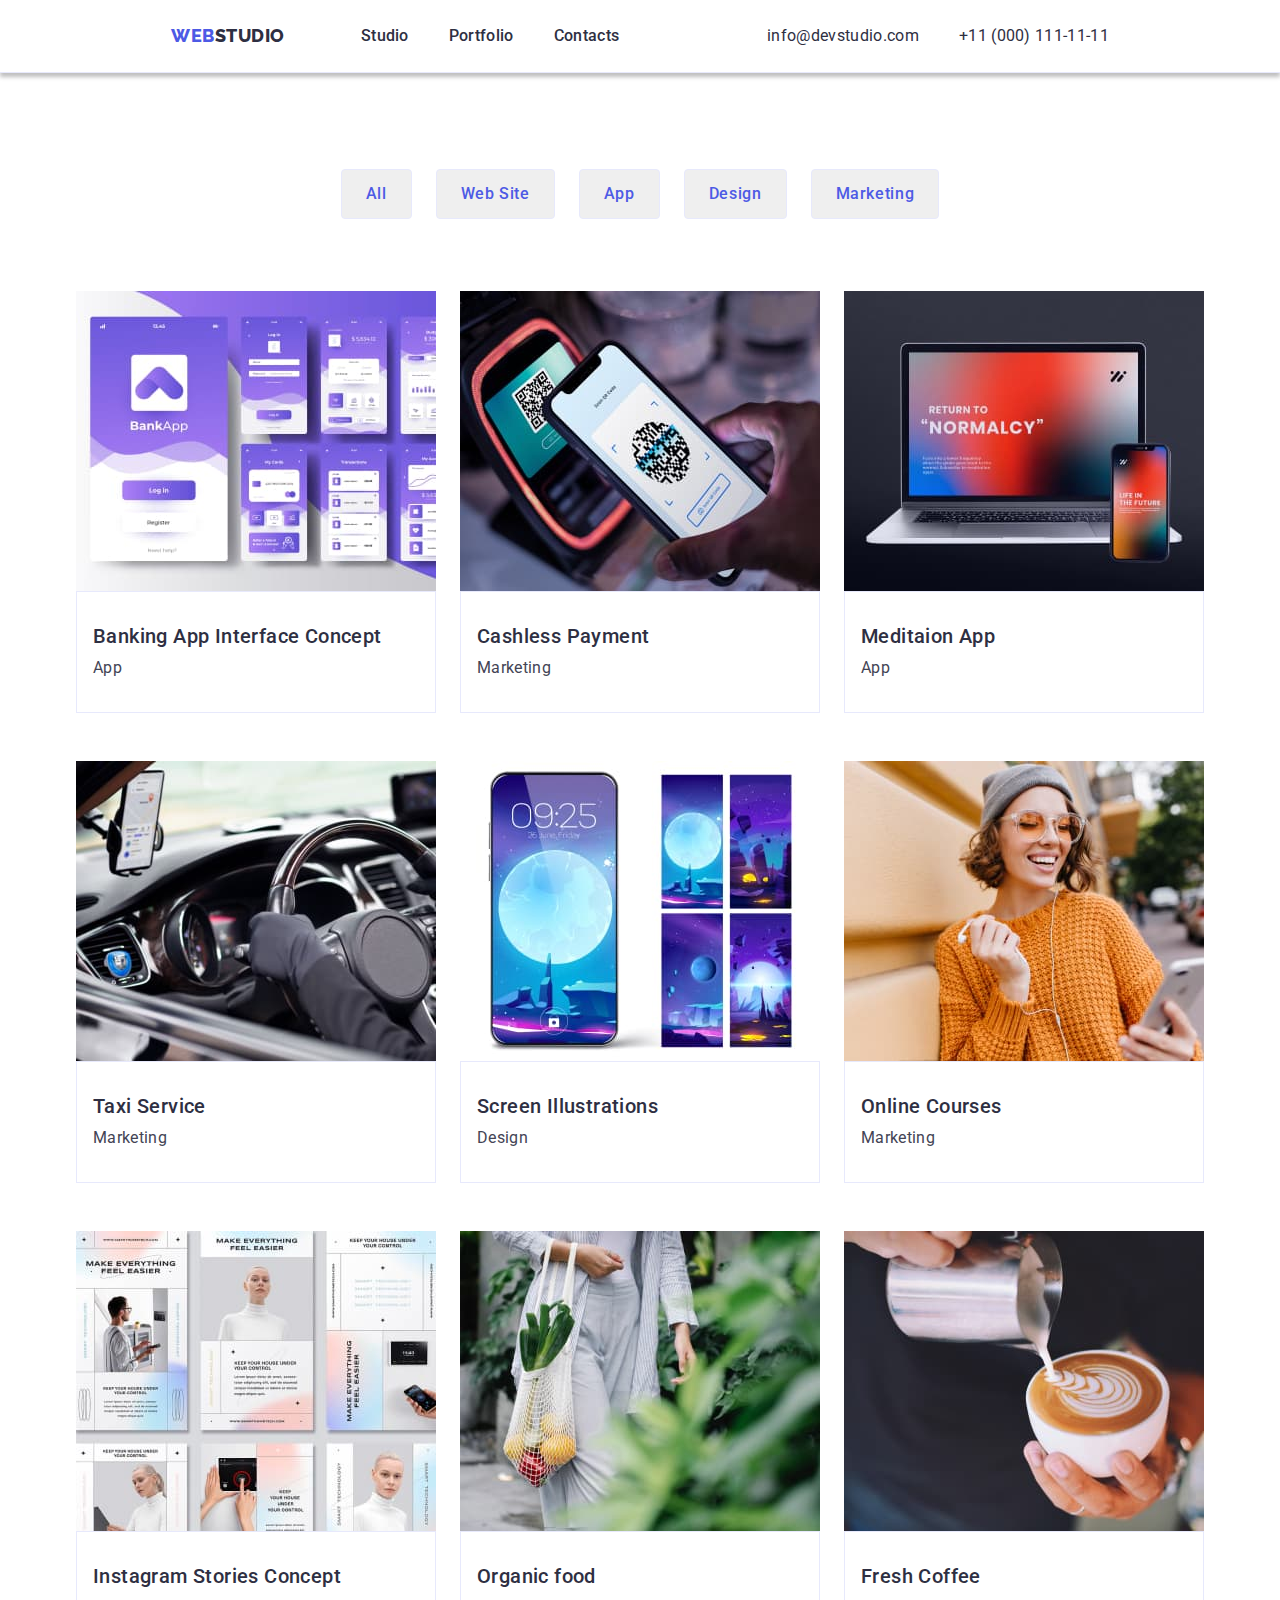
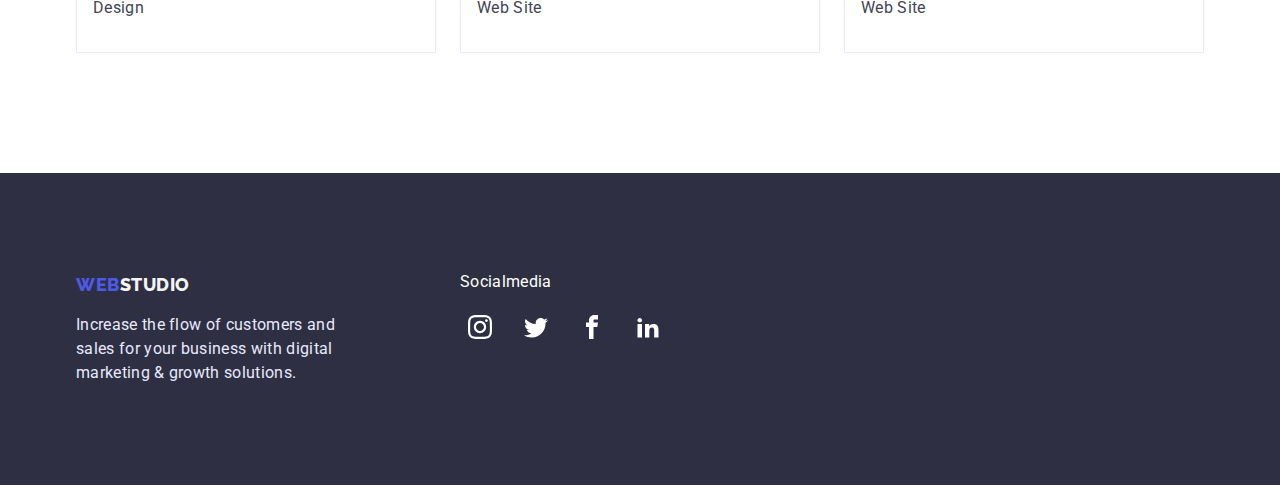
==== portfolio.html @ e76b876b "Initial commit" ====
<!DOCTYPE html>
<html lang="en">
  <head>
    <meta charset="UTF-8" />
    <meta http-equiv="X-UA-Compatible" content="IE=edge" />
    <meta name="viewport" content="width=device-width, initial-scale=1.0" />
    <title>Portfolio</title>
    <link href="https://fonts.googleapis.com/css2?700&family=Raleway:wght@800&family=Roboto:wght@400;500;700&display=swap" rel="stylesheet">
    <link rel="stylesheet" href="https://cdn.jsdelivr.net/npm/modern-normalize@1.1.0/modern-normalize.min.css">
    <link rel="stylesheet" href="./css/style.css" />
    
  </head>
  <body>
    <header class="header">
      <div class="conteiner">
      <nav class="header-navigation">
        <a class="logo-web list" href="./index.html"
          >Web<span class="logo-studio list">Studio</span></a
        >
        <ul class="header-flex">
          <li class="header-item link">
            <a class="list header-head" href="./index.html">Studio</a>
          </li>
          <li class="header-item link">
            <a class="list header-head" href="./portfolio.html">Portfolio</a>
          </li>
          <li class="header-item link">
            <a class="list header-head" href="./portfolio.html">Contacts</a>
          </li>
        </ul>
      </nav>
      <address>
        <ul class="link header-flex">
          <li>
            <a href="mailto:info@devstudio.com" class="header-link list header-head"
              >info@devstudio.com</a
            >
          </li>
          <li>
            <a href="tel:+110001111111" class="header-link list header-head"
              >+11 (000) 111-11-11</a
            >
          </li>
        </ul>
      </div>
      </address>
    </header>

    
    <!--SectionNavigation-->
    <main>
        <section class="button-cont section">
          <div class="conteiner">
            <h1 class="visually-hidden">Portfolio</h1>
          <ul class="link button-list">
            <li type="button">
              <button class="button-link btn list">All</button>
            </li>
            <li type="button">
              <button class="button-link btn list">Web Site</button>
            </li>
            <li type="button">
              <button class="button-link btn list">App</button>
            </li>
            <li type="button">
              <button class="button-link btn list">Design</button>
            </li>
            <li type="button">
              <button class="button-link btn list">Marketing</button>
            </li>
          </ul>
       
        <ul class="link images-cont">
          <li class="images-border">
            <a href="#" class="list images-shadow">
              <img
                src="./images/img1.web.jpg.jpg"
                alt="web"
                width="360"
                height="300"
              />
              <div class="images-text-cont">
              <h2 class="text">Banking App Interface Concept</h2>
              <p class="text-title">App</p>
          </div>
        </a>
          </li>
          <li class="images-border">
            <a href="#" class="list images-shadow">
              <img
                src="./images/img2.quarcode.jpg.jpg"
                alt="quarcode"
                width="360"
                height="300"
              />
              <div class="images-text-cont">
              <h2 class="text">Cashless Payment</h2>
              <p class="text-title">Marketing</p>
          </div>
        </a>
          </li class="images-border">
          <li>
            <a href="#" class="list images-shadow">
              <img
                src="./images/img3.laptop.jpg.jpg"
                alt="laptop"
                width="360"
                height="300"
              />
              <div class="images-text-cont">
              <h2 class="text">Meditaion App</h2>
              <p class="text-title">App</p>
          </div>
        </a>
          </li>
          <li class="images-border">
            <a href="#" class="list images-shadow">
              <img
                src="./images/img4.car.jpg.jpg"
                alt="car"
                width="360"
                height="300"
              />
              <div class="images-text-cont">
              <h2 class="text">Taxi Service</h2>
              <p class="text-title">Marketing</p>
          </div>
        </a>
          </li>
          <li class="images-border">
            <a href="#" class="list images-shadow">
              <img
                src="./images/img5.phone.jpg.jpg"
                alt="phone"
                width="360"
                height="300"
              />
              <div class="images-text-cont">
              <h2 class="text">Screen Illustrations</h2>
              <p class="text-title">Design</p>
          </div>
        </a>
          </li>
          <li class="images-border">
            <a href="#" class="list images-shadow">
              <img
                src="./images/img6.girl.jpg.jpg"
                alt="girl"
                width="360"
                height="300"
              />
              <div class="images-text-cont">
              <h2 class="text">Online Courses</h2>
              <p class="text-title">Marketing</p>
          </div>
        </a>
          </li>
          <li class="images-border">
            <a href="#" class="list images-shadow">
              <img
                src="./images/img7.maket.jpg.jpg"
                alt="maket"
                width="360"
                height="300"
              />
              <div class="images-text-cont">
              <h2 class="text">Instagram Stories Concept</h2>
              <p class="text-title">Design</p>
          </div>
        </a>
          </li>
          <li class="images-border">
            <a href="#" class="list images-shadow">
              <img
                src="./images/img8.net.jpg.jpg"
                alt="net"
                width="360"
                height="300"
              />
              <div class="images-text-cont">
              <h2 class="text">Organic food</h2>
              <p class="text-title">Web Site</p>
          </div>
        </a>
          </li>
          <li class="images-border">
            <a href="#" class="list images-shadow">
              <img
                src="./images/img9.coffee.jpg.jpg"
                alt="coffee"
                width="360"
                height="300"
              />
              <div class="images-text-cont">
              <h2 class="text">Fresh Coffee</h2>
              <p class="text-title">Web Site</p>
          </div>
        </a>
          </li>
        </ul>
      </div>
      </section>
    </main>
    <footer>
      <div class="conteiner">
        <div class="footer-cont">
      <a class="logo-web list" href="./index.html"
        >Web<span class="logo-color list">Studio</span></a
      >
      <p class="notes">
        Increase the flow of customers and sales for your business with digital
        marketing & growth solutions.
      </p>
    </div>
    <div class="footer-socialmedia">
 <p class="socialmedia">Socialmedia</p>
        <ul class="footer-social-list link"> 
          <li class="footer-social-item">
            <a href="#" class="footer-social-link link">
              <svg class="footer-link" width="24" height="24">
                <use href="./images/icons.svg#icon-instagram"></use>
              </svg>
            </a>
          </li>
          <li class="footer-social-item">
            <a href="#" class="footer-social-link link">
              <svg class="footer-link" width="24" height="24">
                <use href="./images/icons.svg#icon-twitter"></use>
              </svg>
            </a>
          </li>
          <li class="footer-social-item">
            <a href="#" class="footer-social-link link">
              <svg class="footer-link" width="24" height="24">
                <use href="./images/icons.svg#icon-facebook"></use>
              </svg>
            </a>
          </li>
          <li class="footer-social-item">
            <a href="#" class="footer-social-link link">
              <svg class="footer-link" width="24" height="24">
                <use href="./images/icons.svg#icon-linkedin2"></use>
              </svg>
            </a>
          </li>
          </ul>
          </div>
         
    </div>
    </footer>
  </body>
</html>
---- css/style.css ----
:root {
  --main-title-color: #2e2f42;
  --secondary-title-color: #434455;
  --accent-color: #f4f4f4;
  --thirdary-title-color: #ffffff;
  --fourdary-title-color: #e7e9fc;
  --back-color-title: #4d5ae5;
  --background-color: #404bbf;
  --secondary-font: "Raleway", sans-serif;
  --basic-size: 24px;
  --background-secondary-color: #f4f4fd;
  --basic-space: 120px;
}

h1,
h2,
h3,
h4,
h5,
h6,
p {
  margin: 0;
}
ul {
  margin: 0;
  padding: 0;
}
.conteiner {
  width: 1158px;
  margin: 0 auto;
  padding: 0 15px;
}
img {
  display: block;
  max-width: 100%;
  height: auto;
}

body {
  font-family: "Roboto", sans-serif;
  color: var(--main-title-color);
  background: var(--thirdary-title-color);
  
  
}
.link {
  list-style: none;
}
.list {
  text-decoration: none;
}

.button-title:hover,
.button-title:focus {
  background: var(--background-color);
  
}


.visually-hidden {
  position: absolute;
  width: 1px;
  height: 1px;
  margin: -1px;
  border: 0;
  padding: 0;
  white-space: nowrap;
  clip-path: inset(100%);
  clip: rect(0 0 0 0);
  overflow: hidden;
  
}
.section {
  padding-top: var(--basic-space);
  padding-bottom: var(--basic-space);
}
/*------Head------*/
.header {
  padding: 24px 156px;
  display: flex;
  border-bottom: solid 1px var(--fourdary-title-color);
   box-shadow: 0px 4px 4px rgba(0, 0, 0, 0.25);
   
}
.header-shine {

}
.header-flex {
  display: flex;
  gap: 40px;
  margin-left: 76px; 
 color: #434455;
}

.header .conteiner { 
  display: flex; 
}
.conteiner-head {
  margin-bottom: 48px;
  border: transparent;

}
.logo-studio {
  font-family: var(--secondary-font);
  font-weight: 800;
  font-size: 18px;
  line-height: 1.33;
  letter-spacing: 0.03em;
  text-transform: uppercase;
  color: var(--main-title-color);
  
}

.logo-web {
  font-family: var(--secondary-font);
  letter-spacing: 0.03em;
  text-transform: uppercase;
  color: var(--back-color-title);
  font-weight: 800;
  font-size: 18px;
  line-height: 1.33;
  
}

.header-navigation {
  padding: var(--basic-size), 156px;
  display: flex;
  align-items: center;
 
}
.header-head:hover,
.header-head:focus {
  color: var(--background-color);
}
address {
  margin-left: auto;
}
.header-head {
  font-weight: 500;
  font-size: 16px;
  line-height: 1.5;
  letter-spacing: 0.02em;
  color: var(--main-title-color);
 
  
}

.header-link {
  font-style: normal;
  font-weight: 400;
  font-size: 16px;
  line-height: 1.5;
  letter-spacing: 0.02em;
  color: var(--main-title-color);
  align-items: flex-end;
}

.item {
  background: var(--main-title-color);
  margin-left: auto;
  margin-right: auto;
   text-align: center;
   padding: 188px 0;
   max-width: 1440px;
}
.item {
  background-color: #2E2F42 ;
  background-image: linear-gradient(rgba(46, 47, 66, 0.7), rgba(46, 47, 66, 0.7)),
  url(../images/hero-image.jpg);
   background-size: cover;
     background-position: center;
  background-repeat: no-repeat;
   margin-left: auto;
   margin-right: auto;
    padding: 188px 0;
   max-width: 1440px;
}
.item-photo {
 
  
}
.item-text {
  font-size: 56px;
  line-height: 1.08;
  letter-spacing: 0.02em;
  color: var(--thirdary-title-color);
  width: 496px;
  margin: 0 auto;
  margin-bottom: 48px;
  
}
.item-button-title {
  font-family: inherit;
  font-weight: 500;
  font-size: 16px;
  line-height: 1.5;
  letter-spacing: 0.04em;
  color: var(--thirdary-title-color);
  text-align: center;
  padding: 16px 32px;
  border:transparent;
  cursor: pointer;
  border-radius: 4px;
}

.cont-btn {
 max-width: 169px;
 border-radius: 4px;
  display: flex;
box-sizing: content-box;
align-items: center;
padding: 16px 32px;
margin: 0 635px;
}
.button-style {
  background: var(--background-color);
}
.button-style:hover {
  background: var(--back-color-title);
}

/*------Hero------*/

.hero-section {
 
}
.cont-hero {
 display: flex;
  gap: var(--basic-size);
  
}
.hero-name {
  font-weight: 500;
  font-size: 20px;
  line-height: 1.2;
  letter-spacing: 0.02em;
  color: var(--main-title-color);
  text-decoration: none;
  margin-bottom: 8px;
}
 
.hero-list {
}
.hero-item {
  flex-wrap: wrap;
  
}
.hero-icon-shadow {
  width: 264px;
  height: 112px;
  display: flex;
  justify-content: center;
  background-color: var(--background-secondary-color);
  margin-bottom: 8px;
  align-items: center;
}
.hero-icons {
  

}
.hero-icons {
  box-sizing: border-box;
 margin-right: 24px;
}
.hero-subtitle {
  font-weight: 400;
  font-size: 16px;
  line-height: 1.5;
  letter-spacing: 0.02em;
  color: var(--secondary-title-color);
 
}
.pic {
  font-size: 36px;
  line-height: 1.12;
  letter-spacing: 0.02em;
  text-transform: capitalize;
  color: var(--main-title-color);
  padding-top: 0;
}
.cont-img {
margin-bottom: 72px;
 text-align: center;
 
}
.photo-conteiner {
display: flex;
}
.images {
  display: flex;
  gap: var(--basic-size);
 
border-style: 1px solid #000000;
}

  

.img {
 padding-top: 0;
 padding-bottom: var(--basic-space);
}

/*------Team------*/
.team {
  font-size: 36px;
  line-height: 1.12;
  letter-spacing: 0.02em;
  text-transform: capitalize;
  color: var(--main-title-color);
text-align: center;
margin-bottom: 72px;
 
}
.team-section {
  background-color: var(--background-secondary-color);
  padding: var(--basic-space) 0;

border-radius: 0px 0px 4px 4px;
}
.team-text {
  padding: 32px 16px;
  text-align: center;
  border-radius: 0px 0px 4px 4px;
border: 1px solid var(--fourdary-title-color);
background: var(--thirdary-title-color);

border-radius: 0px 0px 4px 4px;
}
.team-name {
  font-weight: 500;
  font-size: 20px;
  line-height: 1.2;
  letter-spacing: 0.02em;
  color: var(--main-title-color);
 margin-bottom: 8px;
}
.team-quote {
  font-weight: 400;
  font-size: 16px;
  line-height: 1.5;
  letter-spacing: 0.02em;
  color: var(--secondary-title-color);
  margin-bottom: 8px;
}
.team-social-list {
  display: flex;
  gap: 24px;
}

.team-social-item {
  width: 40px;
  height: 40px;
  
}
.team-social-link {
  display: flex;
  justify-content: center;
  align-items: center;
  width: 100%;
  height: 100%;
  border-radius: 50%;
  background-color: var(--back-color-title);
  
}
.team-social-link:is(:hover, :focus) {
 color: var(--background-secondary-color) ;
 background-color : var(--background-color);
  
}
 .team-social-icon {
  fill: var(--thirdary-title-color);
}
.team-conteiner {
padding-right: var(--basic-margin);
box-shadow: 0px 1px 6px rgba(46, 47, 66, 0.08), 0px 1px 1px rgba(46, 47, 66, 0.16), 0px 2px 1px rgba(46, 47, 66, 0.08);
}
.card-conteiner {
  display: flex;
gap: var(--basic-size);

}
/*------Footer------*/
footer {
  background: var(--main-title-color);
  padding: 100px 0;
}
footer .conteiner {
display: flex;
}

.logo-color {
  font-family: var(--secondary-font);
  font-weight: 800;
  font-size: 18px;
  line-height: 1.17;
  letter-spacing: 0.03em;
  text-transform: uppercase;
  color: var(--accent-color);
}
.notes {
  font-weight: 400;
  font-size: 16px;
  line-height: 1.5;
  letter-spacing: 0.02em;
  color: var(--fourdary-title-color);
  width: 264px;
  margin-top: 16px;
}
.footer-social-item {
width: 40px;
height: 40px;

margin-right: 16px;
}


.footer-link {
  fill: var(--thirdary-title-color);
flex-grow: 1;

}
.footer-socialmedia  {
 margin-left: 120px;

}
.footer-website {

}
.footer-social-link {
   display: flex;
  align-items: center;
  justify-content: center;
  width: 100%;
  height: 100%;
  border-radius: 50%;
background-color: #2E2F42;
}

.footer-social-link:is(:hover, :focus) {
background-color: #31D0AA;

}
.footer-social-list {
  display: flex;
  justify-content: center;
 
  border-radius: 50%;
 
}
.socialmedia {
  letter-spacing: 0.02em;
color: #FFFFFF;
margin-bottom: 16px;

}

/*----Button-Portfolio----*/
.button-cont {
  padding-top: 96px;
  padding-bottom: var(--basic-space);
}
.button-link:hover,
.button-link:focus {
  color: var(--thirdary-title-color);
  background: var(--background-color);
  box-shadow: 0px 4px 4px rgba(0, 0, 0, 0.25), 0px 4px 4px rgba(0, 0, 0, 0.25);
}
.button-list {
display: flex;
gap: var(--basic-size);
 margin: auto;
border:transparent;
cursor: pointer;
margin-bottom: 72px;
}

.button-cont .conteiner {
  display: flex;
  flex-wrap: wrap;
}
.button-link {
}
.btn {
  font-weight: 500;
  font-size: 16px;
  line-height: 1.5;
  letter-spacing: 0.04em;
  color: var(--back-color-title);
  justify-content: center;
padding: 12px var(--basic-size);
box-sizing: border-box;
border-radius: 4px;
order: 1;
border: 1px solid var(--fourdary-title-color);

}
/*----Images-portfolio----*/
.images-cont {
  display: flex;
  gap:48px  var(--basic-size);
  flex-wrap: wrap;
 
}
.text {
  font-weight: 500;
  font-size: 20px;
  line-height: 1.2;
  letter-spacing: 0.02em;
  color: var(--main-title-color);
}
.text-title {
  font-weight: 400;
  font-size: 16px;
  line-height: 1.5;
  letter-spacing: 0.02em;
  color: var(--secondary-title-color);
  margin-top: 8px;
}
.images-text-cont {
  background: var(--thirdary-title-color);
  border: 1px solid var(--fourdary-title-color);
  padding: 32px 16px;
  
}
.images-shadow:is(:hover, :focus){
display: block;
box-shadow: 0px 1px 6px rgba(46, 47, 66, 0.08), 0px 1px 1px rgba(46, 47, 66, 0.16), 0px 2px 1px rgba(46, 47, 66, 0.08);
 
}
.images-border {

}
/*----Customers----*/
.cuctomers {
  padding-top: 130px;
  padding-bottom: 120px;
}
.custom-link {

}
.custom-item:is(:hover, :focus){
color: #404BBF;
 border-color: #404BBF;
}
.custom-item {
  flex-wrap: wrap;
  width: 168px;
  height: 88px;
justify-content: center;
  border-radius: 4px;
  display: flex;
  align-items: center;
  border: 1px solid #8E8F99;
  color: #8E8F99;
}
.custom-name {
  font-size: 36px;
line-height: 40px;
text-align: center;
letter-spacing: 0.02em;
text-transform: capitalize;
margin-bottom: 72px;
}
.custom-list {
  display: flex;
  gap: var(--basic-size);
flex-direction: row;
align-items: flex-start;
padding: 0px;
}

.custom-icon {
  box-sizing: border-box;
  fill: currentColor;
}
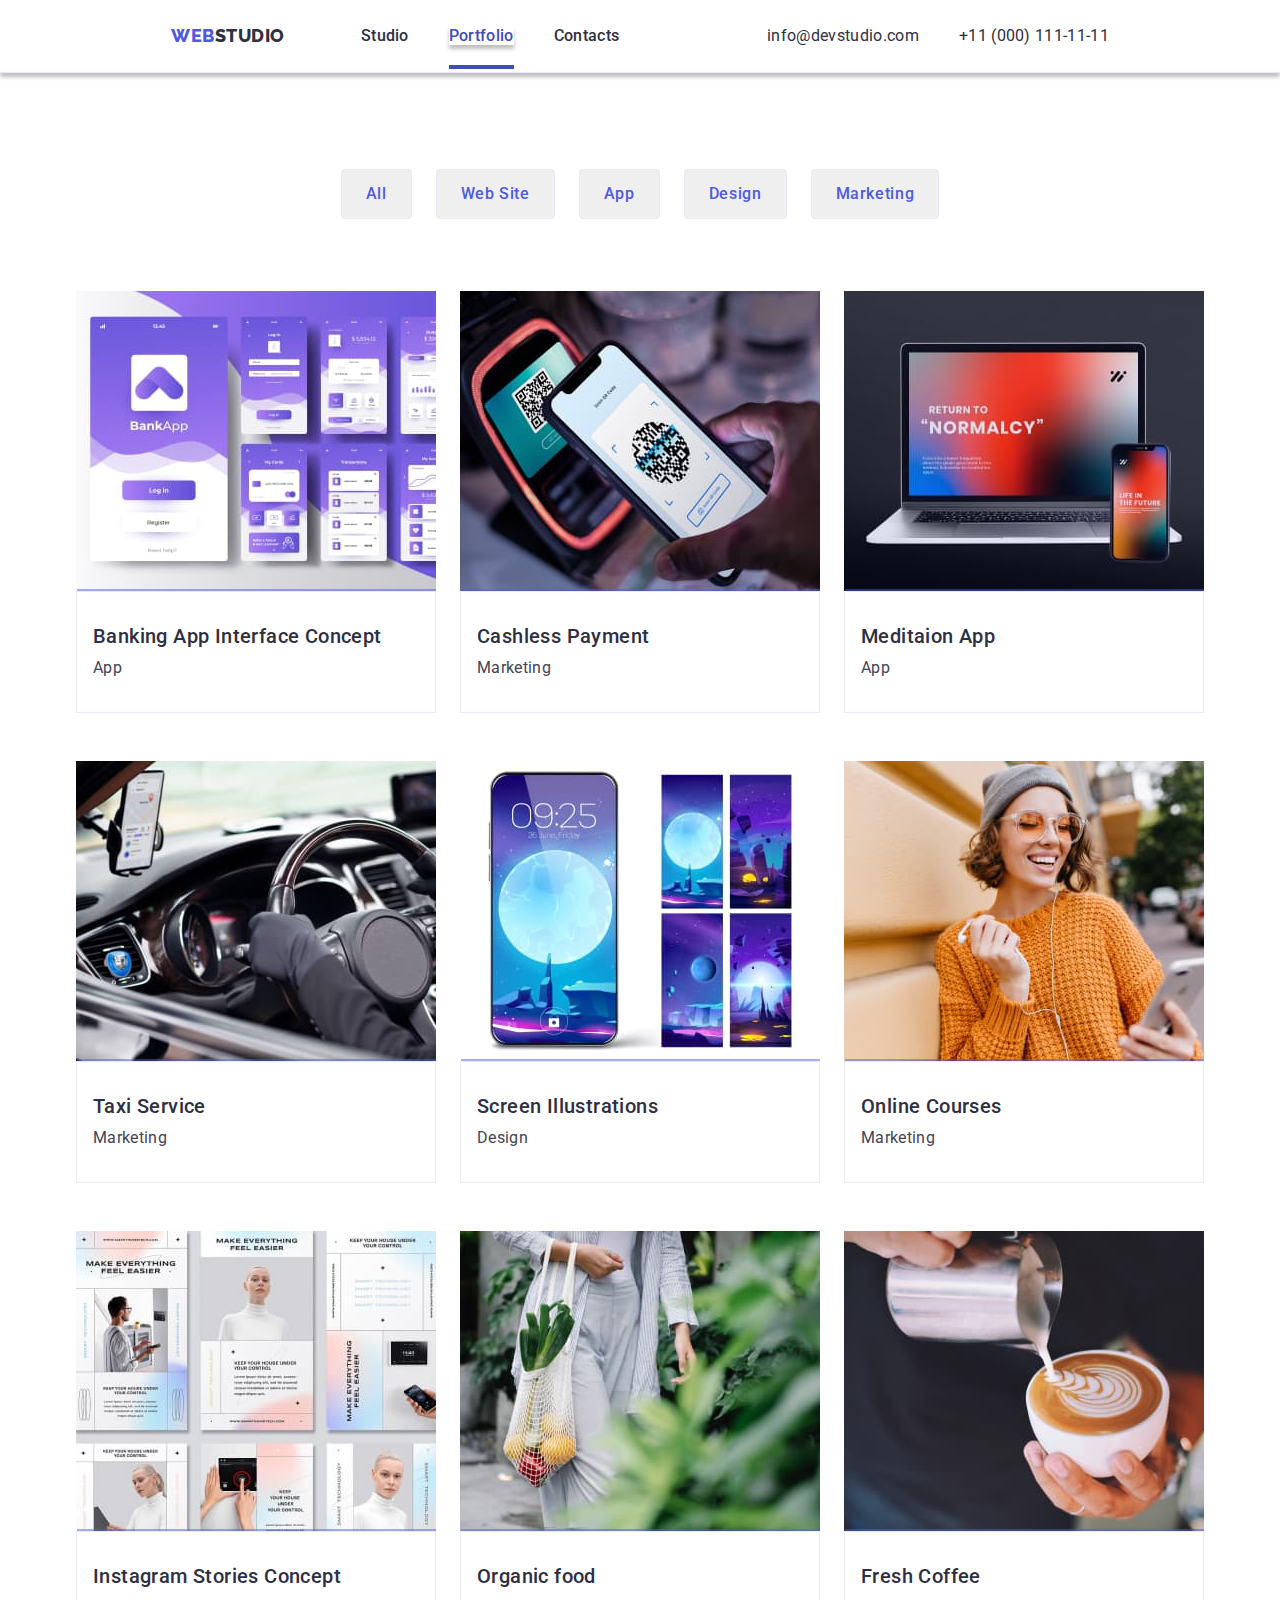
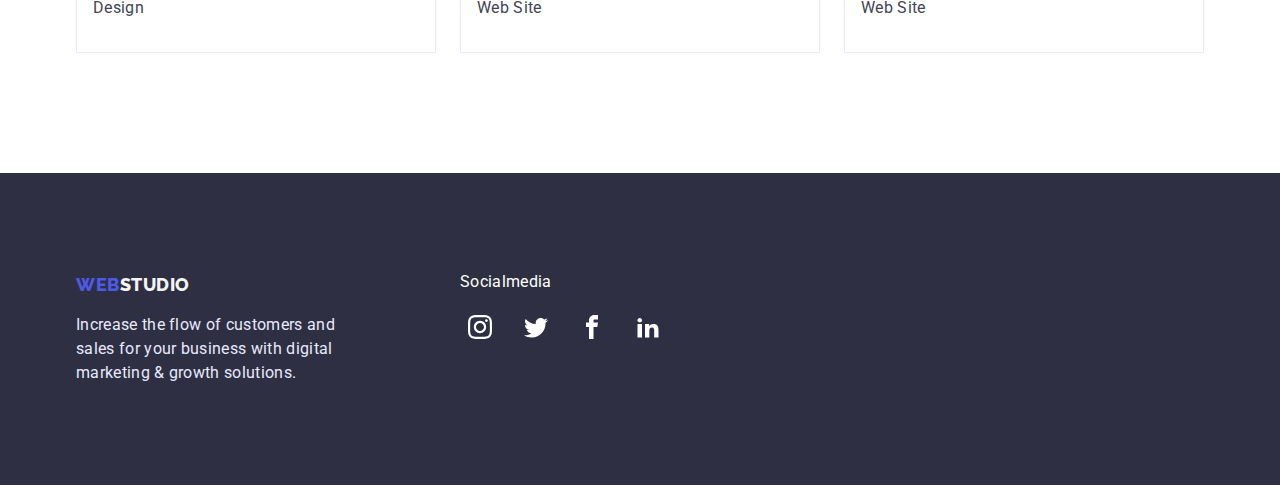
==== commit 40fc2116: "HW-05 Part 1" ====
--- a/portfolio.html
+++ b/portfolio.html
@@ -22,7 +22,7 @@
             <a class="list header-head" href="./index.html">Studio</a>
           </li>
           <li class="header-item link">
-            <a class="list header-head" href="./portfolio.html">Portfolio</a>
+            <a class="list header-head active" href="./portfolio.html">Portfolio</a>
           </li>
           <li class="header-item link">
             <a class="list header-head" href="./portfolio.html">Contacts</a>
@@ -73,12 +73,15 @@
         <ul class="link images-cont">
           <li class="images-border">
             <a href="#" class="list images-shadow">
+              <div class="images-shadow-overlay">
               <img
                 src="./images/img1.web.jpg.jpg"
                 alt="web"
                 width="360"
                 height="300"
               />
+              <p class="overlay">14 Stylish and User-Friendly App Design Concepts · Task Manager App · Calorie Tracker App · Exotic Fruit Ecommerce App · Cloud Storage App</p>
+            </div>
               <div class="images-text-cont">
               <h2 class="text">Banking App Interface Concept</h2>
               <p class="text-title">App</p>
@@ -87,26 +90,32 @@
           </li>
           <li class="images-border">
             <a href="#" class="list images-shadow">
+              <div class="images-shadow-overlay">
               <img
                 src="./images/img2.quarcode.jpg.jpg"
                 alt="quarcode"
                 width="360"
                 height="300"
               />
+              <p class="overlay">14 Stylish and User-Friendly App Design Concepts · Task Manager App · Calorie Tracker App · Exotic Fruit Ecommerce App · Cloud Storage App</p>
+            </div>
               <div class="images-text-cont">
               <h2 class="text">Cashless Payment</h2>
               <p class="text-title">Marketing</p>
           </div>
         </a>
-          </li class="images-border">
-          <li>
-            <a href="#" class="list images-shadow">
+          </li>
+          <li class="images-border">
+            <a href="#" class="list images-shadow">
+              <div class="images-shadow-overlay">
               <img
                 src="./images/img3.laptop.jpg.jpg"
                 alt="laptop"
                 width="360"
                 height="300"
               />
+              <p class="overlay">14 Stylish and User-Friendly App Design Concepts · Task Manager App · Calorie Tracker App · Exotic Fruit Ecommerce App · Cloud Storage App</p>
+            </div>
               <div class="images-text-cont">
               <h2 class="text">Meditaion App</h2>
               <p class="text-title">App</p>
@@ -115,12 +124,15 @@
           </li>
           <li class="images-border">
             <a href="#" class="list images-shadow">
+              <div class="images-shadow-overlay">
               <img
                 src="./images/img4.car.jpg.jpg"
                 alt="car"
                 width="360"
                 height="300"
               />
+              <p class="overlay">14 Stylish and User-Friendly App Design Concepts · Task Manager App · Calorie Tracker App · Exotic Fruit Ecommerce App · Cloud Storage App</p>
+            </div>
               <div class="images-text-cont">
               <h2 class="text">Taxi Service</h2>
               <p class="text-title">Marketing</p>
@@ -129,12 +141,15 @@
           </li>
           <li class="images-border">
             <a href="#" class="list images-shadow">
+              <div class="images-shadow-overlay">
               <img
                 src="./images/img5.phone.jpg.jpg"
                 alt="phone"
                 width="360"
                 height="300"
               />
+              <p class="overlay">14 Stylish and User-Friendly App Design Concepts · Task Manager App · Calorie Tracker App · Exotic Fruit Ecommerce App · Cloud Storage App</p>
+            </div>
               <div class="images-text-cont">
               <h2 class="text">Screen Illustrations</h2>
               <p class="text-title">Design</p>
@@ -143,12 +158,15 @@
           </li>
           <li class="images-border">
             <a href="#" class="list images-shadow">
+              <div class="images-shadow-overlay">
               <img
                 src="./images/img6.girl.jpg.jpg"
                 alt="girl"
                 width="360"
                 height="300"
               />
+              <p class="overlay">14 Stylish and User-Friendly App Design Concepts · Task Manager App · Calorie Tracker App · Exotic Fruit Ecommerce App · Cloud Storage App</p>
+            </div>
               <div class="images-text-cont">
               <h2 class="text">Online Courses</h2>
               <p class="text-title">Marketing</p>
@@ -157,12 +175,15 @@
           </li>
           <li class="images-border">
             <a href="#" class="list images-shadow">
+              <div class="images-shadow-overlay">
               <img
                 src="./images/img7.maket.jpg.jpg"
                 alt="maket"
                 width="360"
                 height="300"
               />
+              <p class="overlay">14 Stylish and User-Friendly App Design Concepts · Task Manager App · Calorie Tracker App · Exotic Fruit Ecommerce App · Cloud Storage App</p>
+            </div>
               <div class="images-text-cont">
               <h2 class="text">Instagram Stories Concept</h2>
               <p class="text-title">Design</p>
@@ -171,12 +192,15 @@
           </li>
           <li class="images-border">
             <a href="#" class="list images-shadow">
+              <div class="images-shadow-overlay">
               <img
                 src="./images/img8.net.jpg.jpg"
                 alt="net"
                 width="360"
                 height="300"
               />
+              <p class="overlay">14 Stylish and User-Friendly App Design Concepts · Task Manager App · Calorie Tracker App · Exotic Fruit Ecommerce App · Cloud Storage App</p>
+            </div>
               <div class="images-text-cont">
               <h2 class="text">Organic food</h2>
               <p class="text-title">Web Site</p>
@@ -185,12 +209,15 @@
           </li>
           <li class="images-border">
             <a href="#" class="list images-shadow">
+              <div class="images-shadow-overlay">
               <img
                 src="./images/img9.coffee.jpg.jpg"
                 alt="coffee"
                 width="360"
                 height="300"
               />
+              <p class="overlay">14 Stylish and User-Friendly App Design Concepts · Task Manager App · Calorie Tracker App · Exotic Fruit Ecommerce App · Cloud Storage App</p>
+            </div>
               <div class="images-text-cont">
               <h2 class="text">Fresh Coffee</h2>
               <p class="text-title">Web Site</p>
@@ -245,8 +272,8 @@
           </li>
           </ul>
           </div>
-         
     </div>
     </footer>
+    <script src="./js/modal.js"></script>
   </body>
 </html>
--- a/css/style.css
+++ b/css/style.css
@@ -10,6 +10,7 @@
   --basic-size: 24px;
   --background-secondary-color: #f4f4fd;
   --basic-space: 120px;
+  --transition-duraction-and-func: 250ms cubic-bezier(0.4, 0, 0.2, 1);
 }
 
 h1,
@@ -98,8 +99,25 @@
 .conteiner-head {
   margin-bottom: 48px;
   border: transparent;
-
-}
+}
+.header-head.active::after {
+  content:"";
+  width: 100%;
+height: 4px;
+background-color: var(--background-color);
+display: block;
+position: absolute;
+bottom: -24px;
+left: 0;
+}
+.header-head.active {
+  color:var(--background-color);
+  box-shadow: 0px 4px 4px rgba(0, 0, 0, 0.25);
+}
+.header-flow {
+ 
+}
+
 .logo-studio {
   font-family: var(--secondary-font);
   font-weight: 800;
@@ -108,7 +126,6 @@
   letter-spacing: 0.03em;
   text-transform: uppercase;
   color: var(--main-title-color);
-  
 }
 
 .logo-web {
@@ -119,19 +136,21 @@
   font-weight: 800;
   font-size: 18px;
   line-height: 1.33;
-  
 }
 
 .header-navigation {
   padding: var(--basic-size), 156px;
   display: flex;
   align-items: center;
- 
 }
 .header-head:hover,
 .header-head:focus {
   color: var(--background-color);
 }
+.header-link:hover,
+.header-link:focus {
+  color: var(--background-color);
+}
 address {
   margin-left: auto;
 }
@@ -141,8 +160,8 @@
   line-height: 1.5;
   letter-spacing: 0.02em;
   color: var(--main-title-color);
- 
-  
+  position: relative;
+  transition: color var(--transition-duraction-and-func);
 }
 
 .header-link {
@@ -177,7 +196,6 @@
 }
 .item-photo {
  
-  
 }
 .item-text {
   font-size: 56px;
@@ -214,9 +232,12 @@
 }
 .button-style {
   background: var(--background-color);
+  transition: color var(--transition-duraction-and-func), background-color var(--transition-duraction-and-func);
 }
 .button-style:hover {
   background: var(--back-color-title);
+  box-shadow: (0px 4px 4px rgba(0, 0, 0, 0.25));
+  transform: var(--transition-duraction-and-func);
 }
 
 /*------Hero------*/
@@ -254,10 +275,7 @@
   margin-bottom: 8px;
   align-items: center;
 }
-.hero-icons {
-  
-
-}
+
 .hero-icons {
   box-sizing: border-box;
  margin-right: 24px;
@@ -289,11 +307,8 @@
 .images {
   display: flex;
   gap: var(--basic-size);
- 
 border-style: 1px solid #000000;
 }
-
-  
 
 .img {
  padding-top: 0;
@@ -314,7 +329,6 @@
 .team-section {
   background-color: var(--background-secondary-color);
   padding: var(--basic-space) 0;
-
 border-radius: 0px 0px 4px 4px;
 }
 .team-text {
@@ -323,7 +337,6 @@
   border-radius: 0px 0px 4px 4px;
 border: 1px solid var(--fourdary-title-color);
 background: var(--thirdary-title-color);
-
 border-radius: 0px 0px 4px 4px;
 }
 .team-name {
@@ -378,6 +391,48 @@
   display: flex;
 gap: var(--basic-size);
 
+}
+/*----Customers----*/
+.cuctomers {
+  padding-top: 130px;
+  padding-bottom: 120px;
+}
+.custom-link {
+
+}
+.custom-item:is(:hover, :focus){
+color: #404BBF;
+ border-color: #404BBF;
+}
+.custom-item {
+  flex-wrap: wrap;
+  width: 168px;
+  height: 88px;
+justify-content: center;
+  border-radius: 4px;
+  display: flex;
+  align-items: center;
+  border: 1px solid #8E8F99;
+  color: #8E8F99;
+}
+.custom-name {
+  font-size: 36px;
+line-height: 40px;
+text-align: center;
+letter-spacing: 0.02em;
+text-transform: capitalize;
+margin-bottom: 72px;
+}
+.custom-list {
+  display: flex;
+  gap: var(--basic-size);
+flex-direction: row;
+align-items: flex-start;
+padding: 0px;
+}
+.custom-icon {
+  box-sizing: border-box;
+  fill: currentColor;
 }
 /*------Footer------*/
 footer {
@@ -409,10 +464,8 @@
 .footer-social-item {
 width: 40px;
 height: 40px;
-
 margin-right: 16px;
 }
-
 
 .footer-link {
   fill: var(--thirdary-title-color);
@@ -443,7 +496,6 @@
 .footer-social-list {
   display: flex;
   justify-content: center;
- 
   border-radius: 50%;
  
 }
@@ -451,7 +503,6 @@
   letter-spacing: 0.02em;
 color: #FFFFFF;
 margin-bottom: 16px;
-
 }
 
 /*----Button-Portfolio----*/
@@ -528,48 +579,89 @@
  
 }
 .images-border {
-
-}
-/*----Customers----*/
-.cuctomers {
-  padding-top: 130px;
-  padding-bottom: 120px;
-}
-.custom-link {
-
-}
-.custom-item:is(:hover, :focus){
-color: #404BBF;
- border-color: #404BBF;
-}
-.custom-item {
-  flex-wrap: wrap;
-  width: 168px;
-  height: 88px;
-justify-content: center;
-  border-radius: 4px;
-  display: flex;
-  align-items: center;
-  border: 1px solid #8E8F99;
-  color: #8E8F99;
-}
-.custom-name {
-  font-size: 36px;
-line-height: 40px;
-text-align: center;
+display: block;
+
+}
+.images-shadow:hover .overlay, 
+.images-shadow:focus .overlay{
+transform: translate(0, 0);
+}
+
+.images-shadow-overlay {
+  position: relative;
+  display: block;
+  overflow: hidden;
+}
+.image-shadow {
+ 
+}
+.overlay {
+  background-color: rgb(77, 90, 229, 0.5);
+  color: #F4F4FD;
+position: absolute;
 letter-spacing: 0.02em;
-text-transform: capitalize;
-margin-bottom: 72px;
-}
-.custom-list {
-  display: flex;
-  gap: var(--basic-size);
-flex-direction: row;
-align-items: flex-start;
-padding: 0px;
-}
-
-.custom-icon {
-  box-sizing: border-box;
-  fill: currentColor;
-}+padding-top: 40px;
+padding-left: 32px;
+width: 100%;
+height: 100%;
+display: block;
+left: 1px;
+top: -2px;
+transform: translate(0, 100%);
+transition: transform var(--transition-duraction-and-func);
+}
+/*-----Modal Window-----*/
+.backdrop {
+position: fixed;
+left: 0;
+top: 0;
+z-index: 100;
+width: 100%;
+height: 100%;
+background-color: rgba(46, 47, 66, 0.4);
+transition: opacity var(--transition-duraction-and-func), visibility var(--transition-duraction-and-func);
+}
+.backdrop.is-hidden {
+  opacity: 0;
+  visibility: hidden;
+  pointer-events: none;
+}
+.modal {
+  position: absolute;
+  top: 50%;
+  left: 50%;
+  transform: translate(-50%);
+  width: 408px;
+  height: 576px;
+  background-color: #fcfcfc;
+}
+  .modal-close-button {
+    position: absolute;
+    display: flex;
+    justify-content: center;
+    align-items: center;
+    border-color: var(--fourdary-title-color);
+    top: 20px;
+    right: 20px;
+    width: 24px;
+    height: 24px;
+    border-radius: 50%;
+    border: 1px solid var(--fourdary-title-color);
+    box-shadow: (0px 4px 4px rgba(0, 0, 0, 0.25));
+padding: 0;
+transition: border-color var(--transition-duraction-and-func);
+transition-property: transform;
+  }
+.modal-close-btn-icon {
+  transition: fill var(--transition-duraction-and-func);
+}
+  .modal-close-button:is(:hover, :focus) {
+background-color: var(--background-color);
+box-shadow: 0px 4px 4px rgba(0, 0, 0, 0.15);
+transition: var(--transition-duraction-and-func);
+
+  }
+  .modal-close-button:hover .modal-close-btn-icon,
+ .modal-close-button:focus .modal-close-btn-icon {
+      fill:var(--thirdary-title-color);
+  }